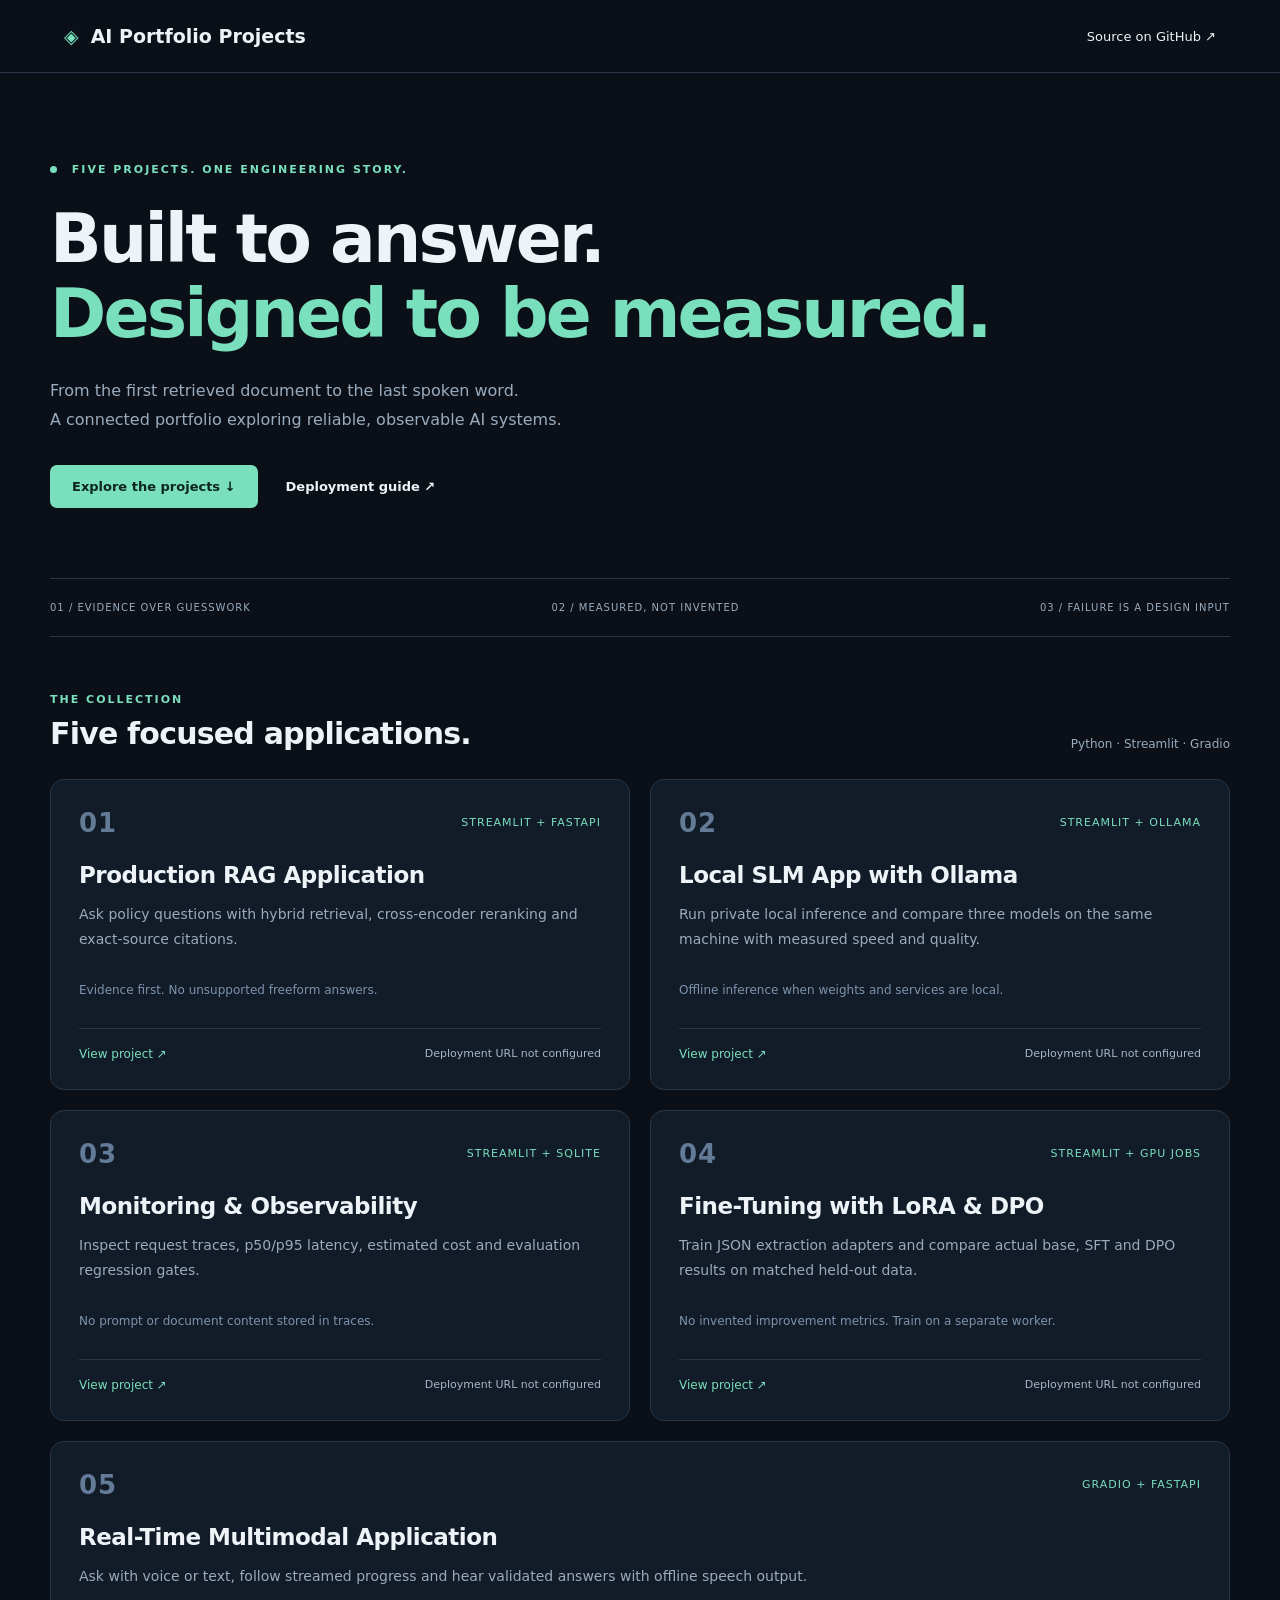
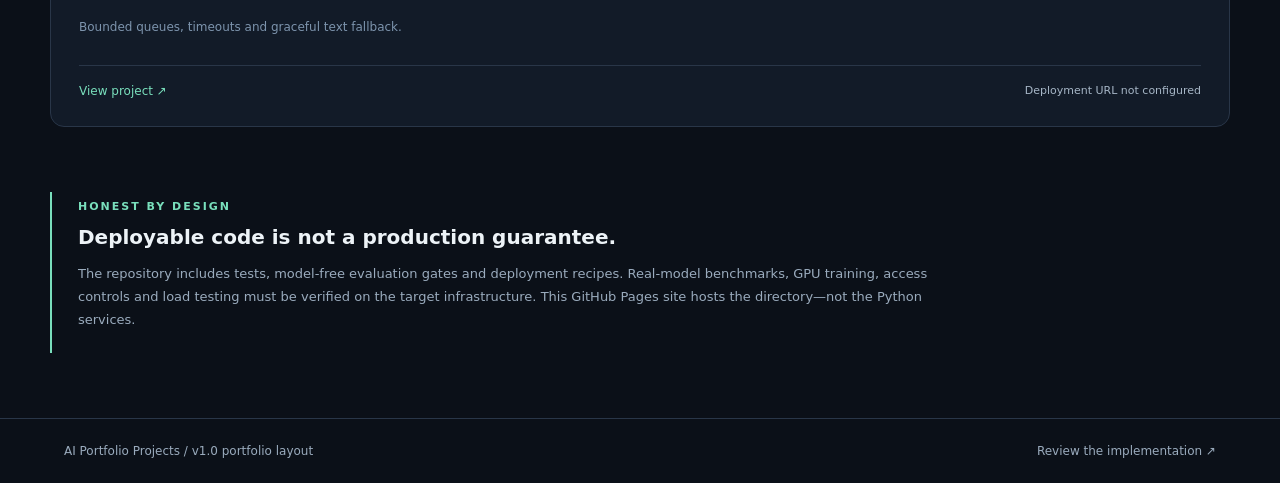
==== site/index.html @ 36a340df "feat(apps): organize five deployable portfolio apps with Streamlit Gradio and Pages Co-authored-by: " ====
<!doctype html>
<html lang="en"><head><meta charset="utf-8"><meta name="viewport" content="width=device-width,initial-scale=1"><meta name="description" content="Five connected AI engineering projects: retrieval, local inference, observability, fine-tuning and real-time voice."><title>AI Portfolio Projects</title><link rel="stylesheet" href="style.css"></head>
<body><header><a class="brand" href="./">◈ <span>AI Portfolio Projects</span></a><a href="https://github.com/Devendra-Pudi/demoproject">Source on GitHub ↗</a></header>
<main><section class="hero"><div class="eyebrow"><span></span> FIVE PROJECTS. ONE ENGINEERING STORY.</div><h1>Built to answer.<br><em>Designed to be measured.</em></h1><p>From the first retrieved document to the last spoken word.<br>A connected portfolio exploring reliable, observable AI systems.</p><div class="hero-links"><a class="button" href="#projects">Explore the projects ↓</a><a href="https://github.com/Devendra-Pudi/demoproject/blob/arena/01a0c7ca-demoproject/DEPLOYMENT.md">Deployment guide ↗</a></div></section>
<section class="strip" aria-label="Engineering principles"><span>01 / EVIDENCE OVER GUESSWORK</span><span>02 / MEASURED, NOT INVENTED</span><span>03 / FAILURE IS A DESIGN INPUT</span></section>
<section id="projects"><div class="section-title"><div><div class="eyebrow">THE COLLECTION</div><h2>Five focused applications.</h2></div><span class="muted">Python · Streamlit · Gradio</span></div><div id="cards" class="cards" aria-live="polite"><p>Loading project directory…</p></div><noscript>Enable JavaScript to load the project directory, or browse the source repository linked above.</noscript></section>
<aside class="notice"><div class="eyebrow">HONEST BY DESIGN</div><h3>Deployable code is not a production guarantee.</h3><p>The repository includes tests, model-free evaluation gates and deployment recipes. Real-model benchmarks, GPU training, access controls and load testing must be verified on the target infrastructure. This GitHub Pages site hosts the directory—not the Python services.</p></aside>
</main><footer><span>AI Portfolio Projects / v1.0 portfolio layout</span><a href="https://github.com/Devendra-Pudi/demoproject/pull/2">Review the implementation ↗</a></footer><script src="app.js"></script></body></html>
---- site/style.css ----
:root{color-scheme:dark;--bg:#0b1018;--panel:#121b28;--text:#edf3f7;--muted:#9aabbd;--line:#293648;--mint:#79dfbc;font-family:Inter,ui-sans-serif,system-ui,-apple-system,sans-serif}*{box-sizing:border-box}html{scroll-behavior:smooth;scroll-padding-top:30px}body{margin:0;background:var(--bg);color:var(--text)}a{color:inherit;text-decoration:none}a:hover{color:var(--mint)}a:focus-visible{outline:2px solid var(--mint);outline-offset:6px}header,footer{padding:25px max(5vw,20px);display:flex;justify-content:space-between;align-items:center;border-bottom:1px solid var(--line);gap:20px;font-size:13px}.brand{font-size:19px;font-weight:700;color:var(--mint);display:flex;gap:12px}.brand span{color:var(--text)}main{max-width:1250px;margin:auto;padding:0 35px}.hero{padding:90px 0 70px;position:relative}.eyebrow{font-size:11px;font-weight:700;letter-spacing:2px;color:var(--mint)}.eyebrow span{display:inline-block;width:7px;height:7px;background:var(--mint);border-radius:50%;margin-right:9px}h1{font-size:clamp(38px,5.3vw,68px);letter-spacing:-2.8px;line-height:1.1;margin:26px 0}h1 em{font-style:normal;color:var(--mint)}p{color:var(--muted);line-height:1.8;font-size:16px}.hero-links{display:flex;align-items:center;gap:28px;margin-top:30px;font-size:13px;font-weight:600}.button{padding:14px 22px;background:var(--mint);color:#0d2620;border-radius:7px}.button:hover{background:#a4f1d6;color:#0d2620}.strip{border-top:1px solid var(--line);border-bottom:1px solid var(--line);padding:23px 0;display:flex;justify-content:space-between;gap:20px;font-size:10px;letter-spacing:1px;color:var(--muted)}.section-title{display:flex;justify-content:space-between;align-items:end;margin:56px 0 28px;gap:20px}h2{font-size:30px;letter-spacing:-.8px;margin:10px 0 0}.muted{color:var(--muted);font-size:12px}.cards{display:grid;grid-template-columns:repeat(2,1fr);gap:20px}.card{padding:28px;border:1px solid var(--line);background:var(--panel);border-radius:14px;display:flex;flex-direction:column}.card:last-child{grid-column:span 2}.card-top{display:flex;justify-content:space-between;align-items:center;color:var(--mint);font-size:11px;letter-spacing:1px}.number{font-size:26px;font-weight:600;color:#637b96}.card h3{font-size:23px;letter-spacing:-.5px;margin:24px 0 0}.card p{font-size:14px;margin:14px 0}.card .detail{font-size:12px;color:#7d94ad;margin-bottom:26px}.card-actions{display:flex;align-items:center;gap:20px;font-size:12px;margin-top:auto;border-top:1px solid var(--line);padding-top:18px}.card-actions a{color:var(--mint)}.status{font-size:11px;color:#a6b6c6;margin-left:auto}.notice{border-left:2px solid var(--mint);padding:8px 26px;margin:65px 0}.notice h3{font-size:20px;margin:12px 0}.notice p{font-size:13px;max-width:900px}footer{border-top:1px solid var(--line);border-bottom:0;color:var(--muted);font-size:12px}@media(max-width:700px){main{padding:0 20px}.hero{padding:55px 0}.cards{grid-template-columns:1fr}.card:last-child{grid-column:auto}.strip{flex-direction:column;gap:12px}.section-title{align-items:start;flex-direction:column}.hero-links{gap:18px;flex-wrap:wrap}header,footer{align-items:start;flex-direction:column}.card-actions{flex-wrap:wrap}.status{margin-left:0}h1{letter-spacing:-1.6px}}@media(prefers-reduced-motion:reduce){html{scroll-behavior:auto}}
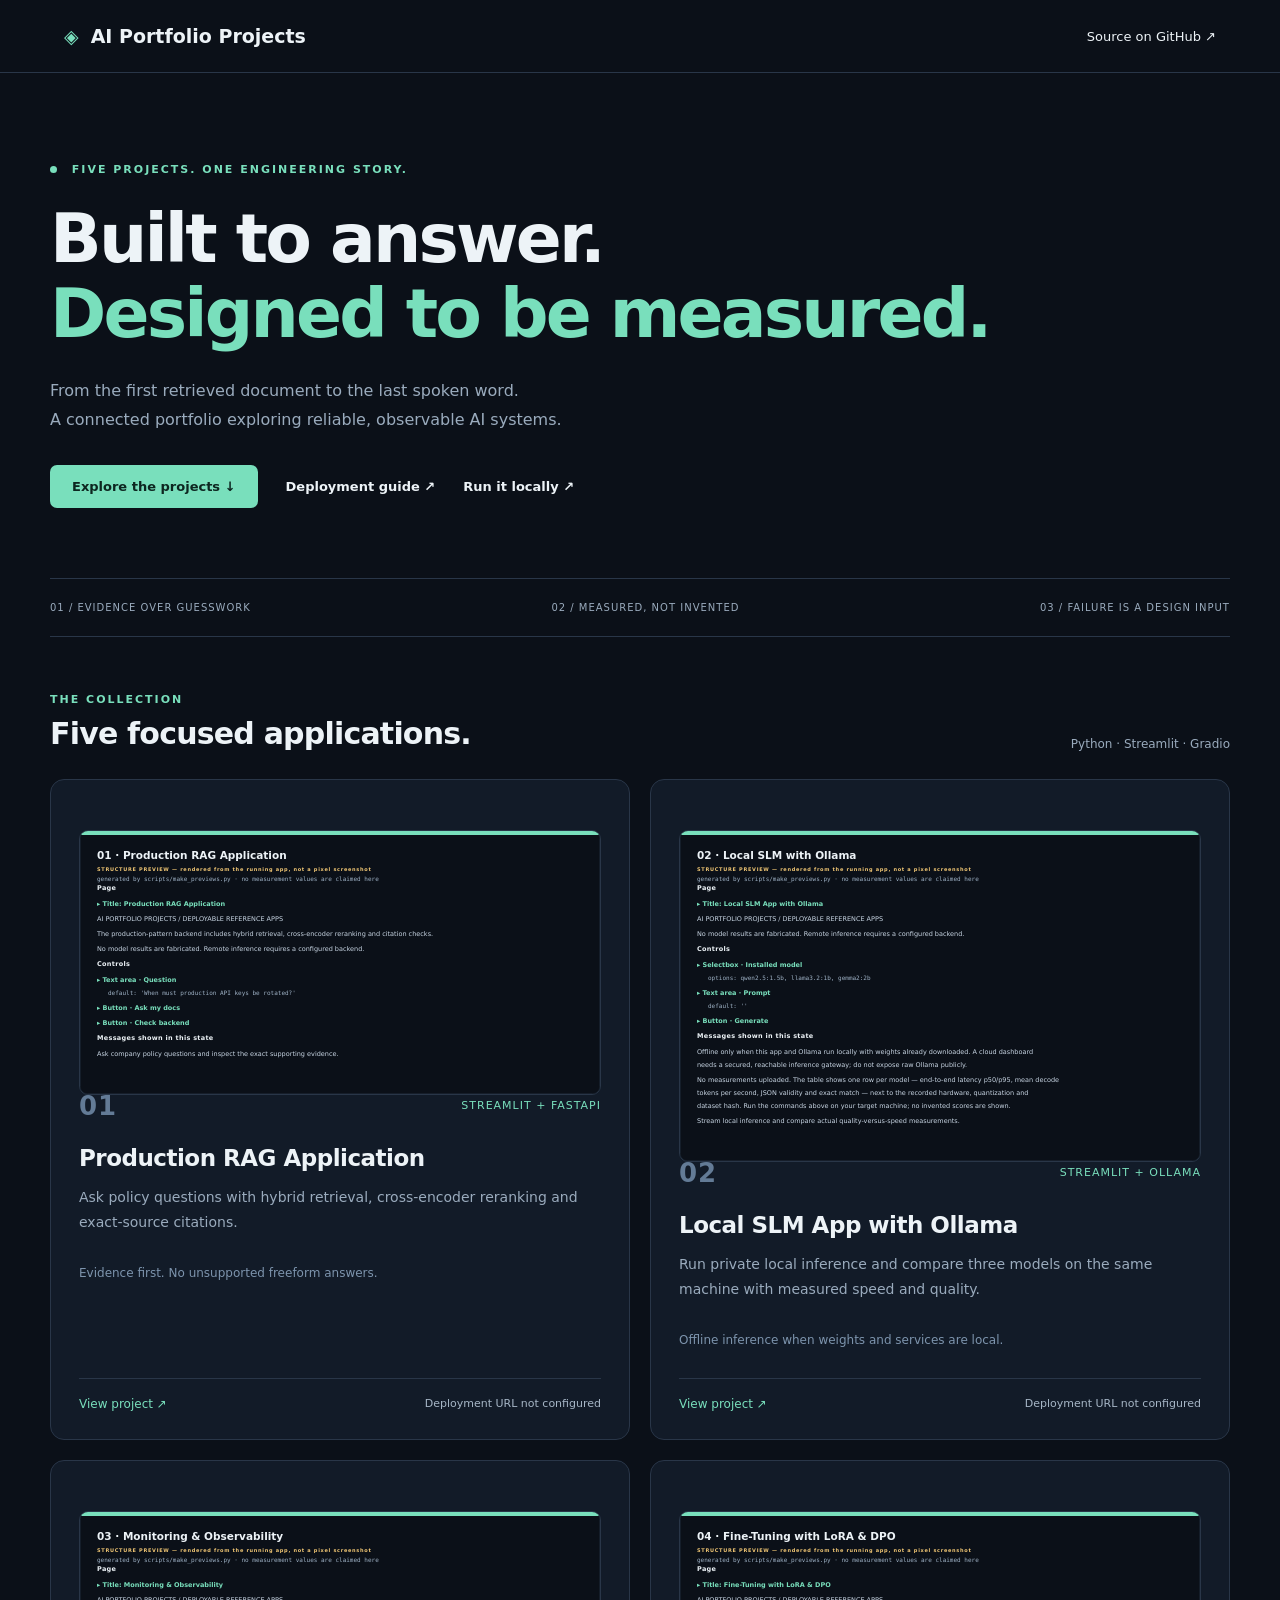
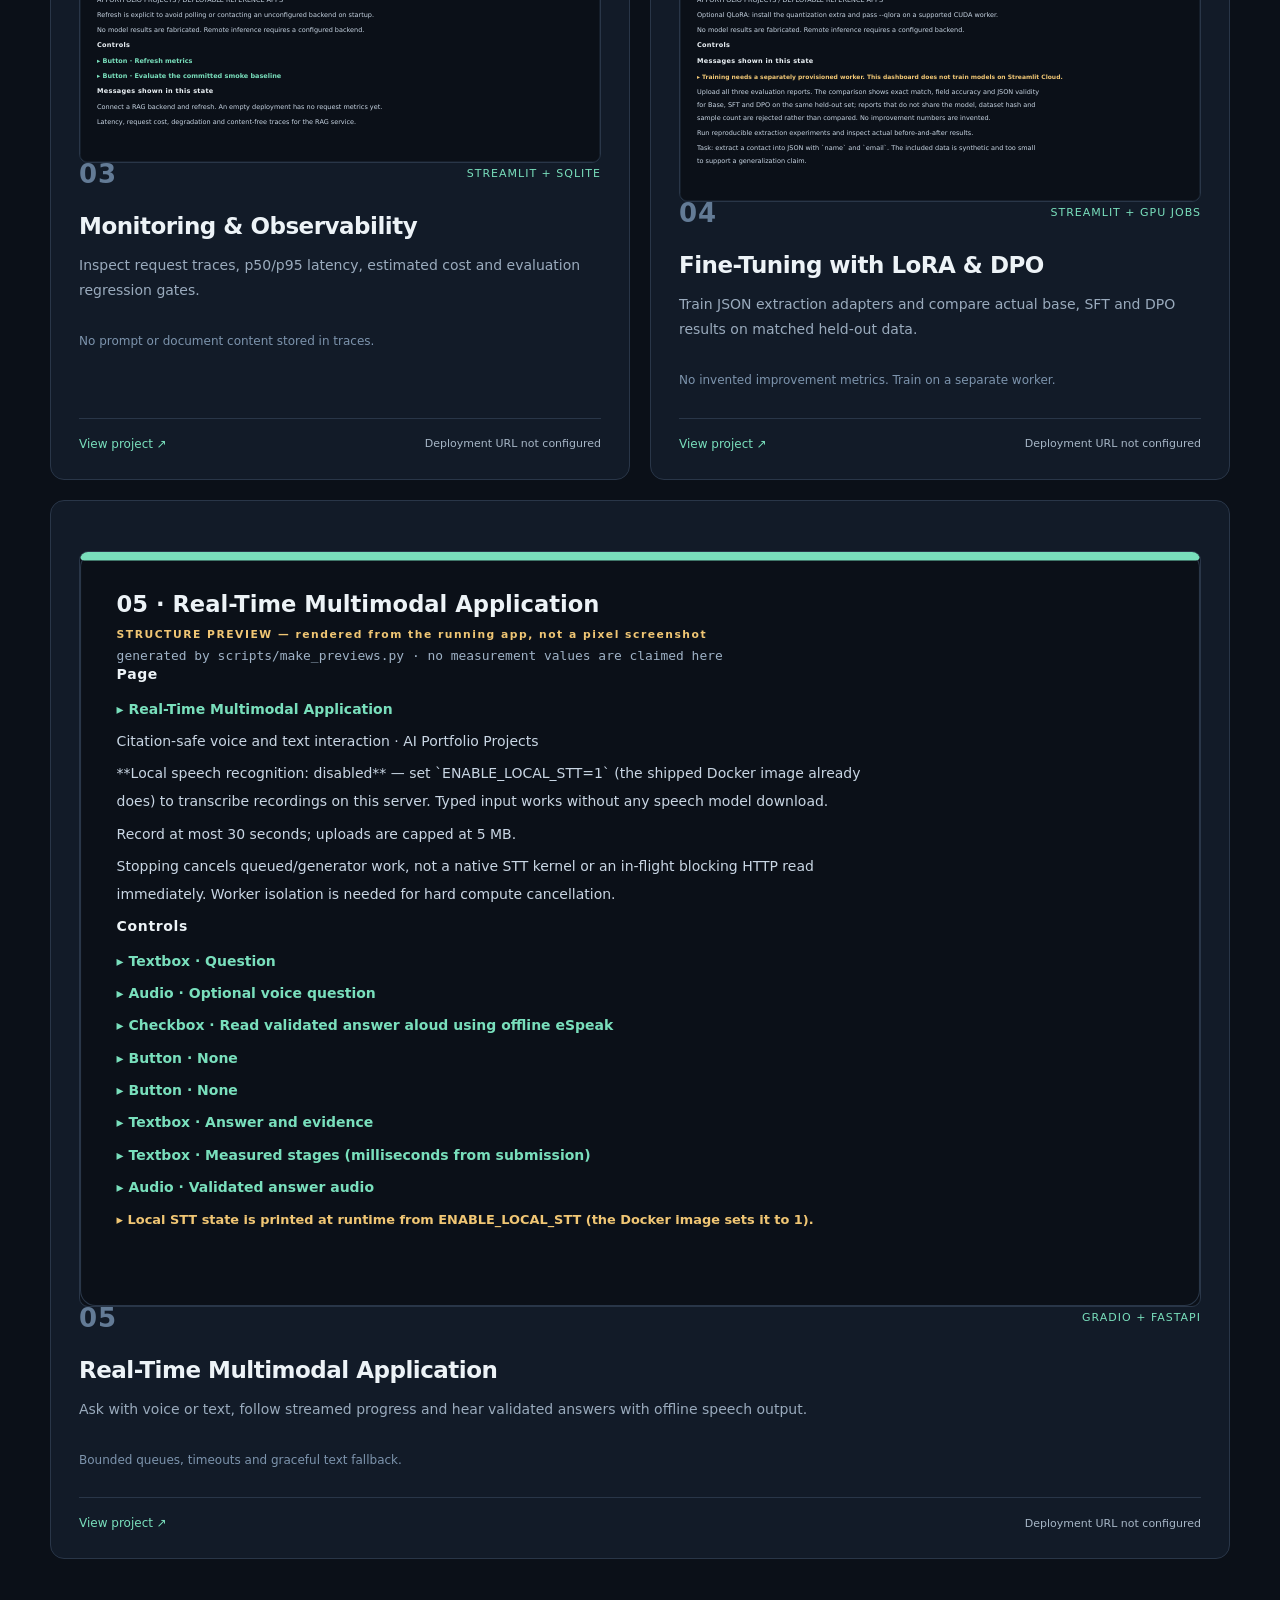
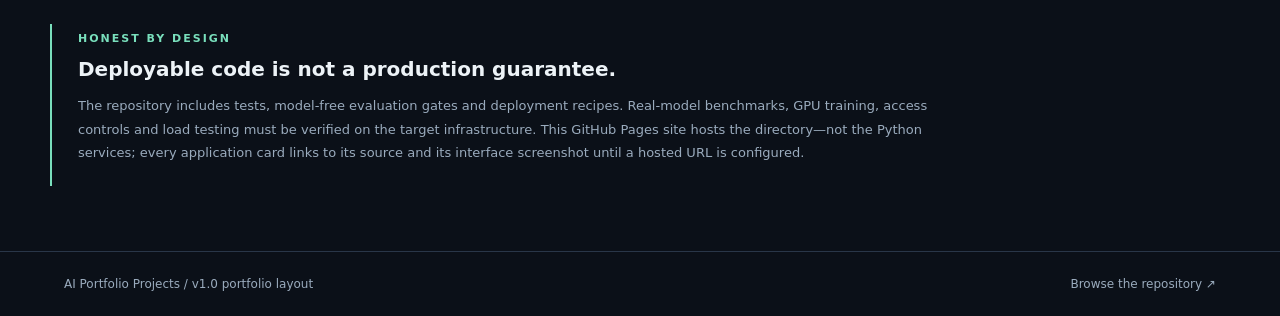
==== commit e6827afe: "chore(site): fix branch links, publish previews, add repo hygiene files - site/app.js, site/index.ht" ====
--- a/site/index.html
+++ b/site/index.html
@@ -1,8 +1,8 @@
 <!doctype html>
 <html lang="en"><head><meta charset="utf-8"><meta name="viewport" content="width=device-width,initial-scale=1"><meta name="description" content="Five connected AI engineering projects: retrieval, local inference, observability, fine-tuning and real-time voice."><title>AI Portfolio Projects</title><link rel="stylesheet" href="style.css"></head>
 <body><header><a class="brand" href="./">◈ <span>AI Portfolio Projects</span></a><a href="https://github.com/Devendra-Pudi/demoproject">Source on GitHub ↗</a></header>
-<main><section class="hero"><div class="eyebrow"><span></span> FIVE PROJECTS. ONE ENGINEERING STORY.</div><h1>Built to answer.<br><em>Designed to be measured.</em></h1><p>From the first retrieved document to the last spoken word.<br>A connected portfolio exploring reliable, observable AI systems.</p><div class="hero-links"><a class="button" href="#projects">Explore the projects ↓</a><a href="https://github.com/Devendra-Pudi/demoproject/blob/arena/01a0c7ca-demoproject/DEPLOYMENT.md">Deployment guide ↗</a></div></section>
+<main><section class="hero"><div class="eyebrow"><span></span> FIVE PROJECTS. ONE ENGINEERING STORY.</div><h1>Built to answer.<br><em>Designed to be measured.</em></h1><p>From the first retrieved document to the last spoken word.<br>A connected portfolio exploring reliable, observable AI systems.</p><div class="hero-links"><a class="button" href="#projects">Explore the projects ↓</a><a href="https://github.com/Devendra-Pudi/demoproject/blob/main/DEPLOYMENT.md">Deployment guide ↗</a><a href="https://github.com/Devendra-Pudi/demoproject#readme">Run it locally ↗</a></div></section>
 <section class="strip" aria-label="Engineering principles"><span>01 / EVIDENCE OVER GUESSWORK</span><span>02 / MEASURED, NOT INVENTED</span><span>03 / FAILURE IS A DESIGN INPUT</span></section>
 <section id="projects"><div class="section-title"><div><div class="eyebrow">THE COLLECTION</div><h2>Five focused applications.</h2></div><span class="muted">Python · Streamlit · Gradio</span></div><div id="cards" class="cards" aria-live="polite"><p>Loading project directory…</p></div><noscript>Enable JavaScript to load the project directory, or browse the source repository linked above.</noscript></section>
-<aside class="notice"><div class="eyebrow">HONEST BY DESIGN</div><h3>Deployable code is not a production guarantee.</h3><p>The repository includes tests, model-free evaluation gates and deployment recipes. Real-model benchmarks, GPU training, access controls and load testing must be verified on the target infrastructure. This GitHub Pages site hosts the directory—not the Python services.</p></aside>
-</main><footer><span>AI Portfolio Projects / v1.0 portfolio layout</span><a href="https://github.com/Devendra-Pudi/demoproject/pull/2">Review the implementation ↗</a></footer><script src="app.js"></script></body></html>
+<aside class="notice"><div class="eyebrow">HONEST BY DESIGN</div><h3>Deployable code is not a production guarantee.</h3><p>The repository includes tests, model-free evaluation gates and deployment recipes. Real-model benchmarks, GPU training, access controls and load testing must be verified on the target infrastructure. This GitHub Pages site hosts the directory—not the Python services; every application card links to its source and its interface screenshot until a hosted URL is configured.</p></aside>
+</main><footer><span>AI Portfolio Projects / v1.0 portfolio layout</span><a href="https://github.com/Devendra-Pudi/demoproject">Browse the repository ↗</a></footer><script src="app.js"></script></body></html>
--- a/site/style.css
+++ b/site/style.css
@@ -1 +1 @@
-:root{color-scheme:dark;--bg:#0b1018;--panel:#121b28;--text:#edf3f7;--muted:#9aabbd;--line:#293648;--mint:#79dfbc;font-family:Inter,ui-sans-serif,system-ui,-apple-system,sans-serif}*{box-sizing:border-box}html{scroll-behavior:smooth;scroll-padding-top:30px}body{margin:0;background:var(--bg);color:var(--text)}a{color:inherit;text-decoration:none}a:hover{color:var(--mint)}a:focus-visible{outline:2px solid var(--mint);outline-offset:6px}header,footer{padding:25px max(5vw,20px);display:flex;justify-content:space-between;align-items:center;border-bottom:1px solid var(--line);gap:20px;font-size:13px}.brand{font-size:19px;font-weight:700;color:var(--mint);display:flex;gap:12px}.brand span{color:var(--text)}main{max-width:1250px;margin:auto;padding:0 35px}.hero{padding:90px 0 70px;position:relative}.eyebrow{font-size:11px;font-weight:700;letter-spacing:2px;color:var(--mint)}.eyebrow span{display:inline-block;width:7px;height:7px;background:var(--mint);border-radius:50%;margin-right:9px}h1{font-size:clamp(38px,5.3vw,68px);letter-spacing:-2.8px;line-height:1.1;margin:26px 0}h1 em{font-style:normal;color:var(--mint)}p{color:var(--muted);line-height:1.8;font-size:16px}.hero-links{display:flex;align-items:center;gap:28px;margin-top:30px;font-size:13px;font-weight:600}.button{padding:14px 22px;background:var(--mint);color:#0d2620;border-radius:7px}.button:hover{background:#a4f1d6;color:#0d2620}.strip{border-top:1px solid var(--line);border-bottom:1px solid var(--line);padding:23px 0;display:flex;justify-content:space-between;gap:20px;font-size:10px;letter-spacing:1px;color:var(--muted)}.section-title{display:flex;justify-content:space-between;align-items:end;margin:56px 0 28px;gap:20px}h2{font-size:30px;letter-spacing:-.8px;margin:10px 0 0}.muted{color:var(--muted);font-size:12px}.cards{display:grid;grid-template-columns:repeat(2,1fr);gap:20px}.card{padding:28px;border:1px solid var(--line);background:var(--panel);border-radius:14px;display:flex;flex-direction:column}.card:last-child{grid-column:span 2}.card-top{display:flex;justify-content:space-between;align-items:center;color:var(--mint);font-size:11px;letter-spacing:1px}.number{font-size:26px;font-weight:600;color:#637b96}.card h3{font-size:23px;letter-spacing:-.5px;margin:24px 0 0}.card p{font-size:14px;margin:14px 0}.card .detail{font-size:12px;color:#7d94ad;margin-bottom:26px}.card-actions{display:flex;align-items:center;gap:20px;font-size:12px;margin-top:auto;border-top:1px solid var(--line);padding-top:18px}.card-actions a{color:var(--mint)}.status{font-size:11px;color:#a6b6c6;margin-left:auto}.notice{border-left:2px solid var(--mint);padding:8px 26px;margin:65px 0}.notice h3{font-size:20px;margin:12px 0}.notice p{font-size:13px;max-width:900px}footer{border-top:1px solid var(--line);border-bottom:0;color:var(--muted);font-size:12px}@media(max-width:700px){main{padding:0 20px}.hero{padding:55px 0}.cards{grid-template-columns:1fr}.card:last-child{grid-column:auto}.strip{flex-direction:column;gap:12px}.section-title{align-items:start;flex-direction:column}.hero-links{gap:18px;flex-wrap:wrap}header,footer{align-items:start;flex-direction:column}.card-actions{flex-wrap:wrap}.status{margin-left:0}h1{letter-spacing:-1.6px}}@media(prefers-reduced-motion:reduce){html{scroll-behavior:auto}}
+:root{color-scheme:dark;--bg:#0b1018;--panel:#121b28;--text:#edf3f7;--muted:#9aabbd;--line:#293648;--mint:#79dfbc;font-family:Inter,ui-sans-serif,system-ui,-apple-system,sans-serif}*{box-sizing:border-box}html{scroll-behavior:smooth;scroll-padding-top:30px}body{margin:0;background:var(--bg);color:var(--text)}a{color:inherit;text-decoration:none}a:hover{color:var(--mint)}a:focus-visible{outline:2px solid var(--mint);outline-offset:6px}header,footer{padding:25px max(5vw,20px);display:flex;justify-content:space-between;align-items:center;border-bottom:1px solid var(--line);gap:20px;font-size:13px}.brand{font-size:19px;font-weight:700;color:var(--mint);display:flex;gap:12px}.brand span{color:var(--text)}main{max-width:1250px;margin:auto;padding:0 35px}.hero{padding:90px 0 70px;position:relative}.eyebrow{font-size:11px;font-weight:700;letter-spacing:2px;color:var(--mint)}.eyebrow span{display:inline-block;width:7px;height:7px;background:var(--mint);border-radius:50%;margin-right:9px}h1{font-size:clamp(38px,5.3vw,68px);letter-spacing:-2.8px;line-height:1.1;margin:26px 0}h1 em{font-style:normal;color:var(--mint)}p{color:var(--muted);line-height:1.8;font-size:16px}.hero-links{display:flex;align-items:center;gap:28px;margin-top:30px;font-size:13px;font-weight:600}.button{padding:14px 22px;background:var(--mint);color:#0d2620;border-radius:7px}.button:hover{background:#a4f1d6;color:#0d2620}.strip{border-top:1px solid var(--line);border-bottom:1px solid var(--line);padding:23px 0;display:flex;justify-content:space-between;gap:20px;font-size:10px;letter-spacing:1px;color:var(--muted)}.section-title{display:flex;justify-content:space-between;align-items:end;margin:56px 0 28px;gap:20px}h2{font-size:30px;letter-spacing:-.8px;margin:10px 0 0}.muted{color:var(--muted);font-size:12px}.cards{display:grid;grid-template-columns:repeat(2,1fr);gap:20px}.card{padding:28px;border:1px solid var(--line);background:var(--panel);border-radius:14px;display:flex;flex-direction:column}.card:last-child{grid-column:span 2}.card-top{display:flex;justify-content:space-between;align-items:center;color:var(--mint);font-size:11px;letter-spacing:1px}.number{font-size:26px;font-weight:600;color:#637b96}.card-shot{width:100%;height:auto;margin:22px 0 -4px;border:1px solid var(--line);border-radius:9px;background:#0b1018;display:block}.card-shot[alt]{object-fit:cover}.card h3{font-size:23px;letter-spacing:-.5px;margin:24px 0 0}.card p{font-size:14px;margin:14px 0}.card .detail{font-size:12px;color:#7d94ad;margin-bottom:26px}.card-actions{display:flex;align-items:center;gap:20px;font-size:12px;margin-top:auto;border-top:1px solid var(--line);padding-top:18px}.card-actions a{color:var(--mint)}.status{font-size:11px;color:#a6b6c6;margin-left:auto}.notice{border-left:2px solid var(--mint);padding:8px 26px;margin:65px 0}.notice h3{font-size:20px;margin:12px 0}.notice p{font-size:13px;max-width:900px}footer{border-top:1px solid var(--line);border-bottom:0;color:var(--muted);font-size:12px}@media(max-width:700px){main{padding:0 20px}.hero{padding:55px 0}.cards{grid-template-columns:1fr}.card:last-child{grid-column:auto}.strip{flex-direction:column;gap:12px}.section-title{align-items:start;flex-direction:column}.hero-links{gap:18px;flex-wrap:wrap}header,footer{align-items:start;flex-direction:column}.card-actions{flex-wrap:wrap}.status{margin-left:0}h1{letter-spacing:-1.6px}}@media(prefers-reduced-motion:reduce){html{scroll-behavior:auto}}
